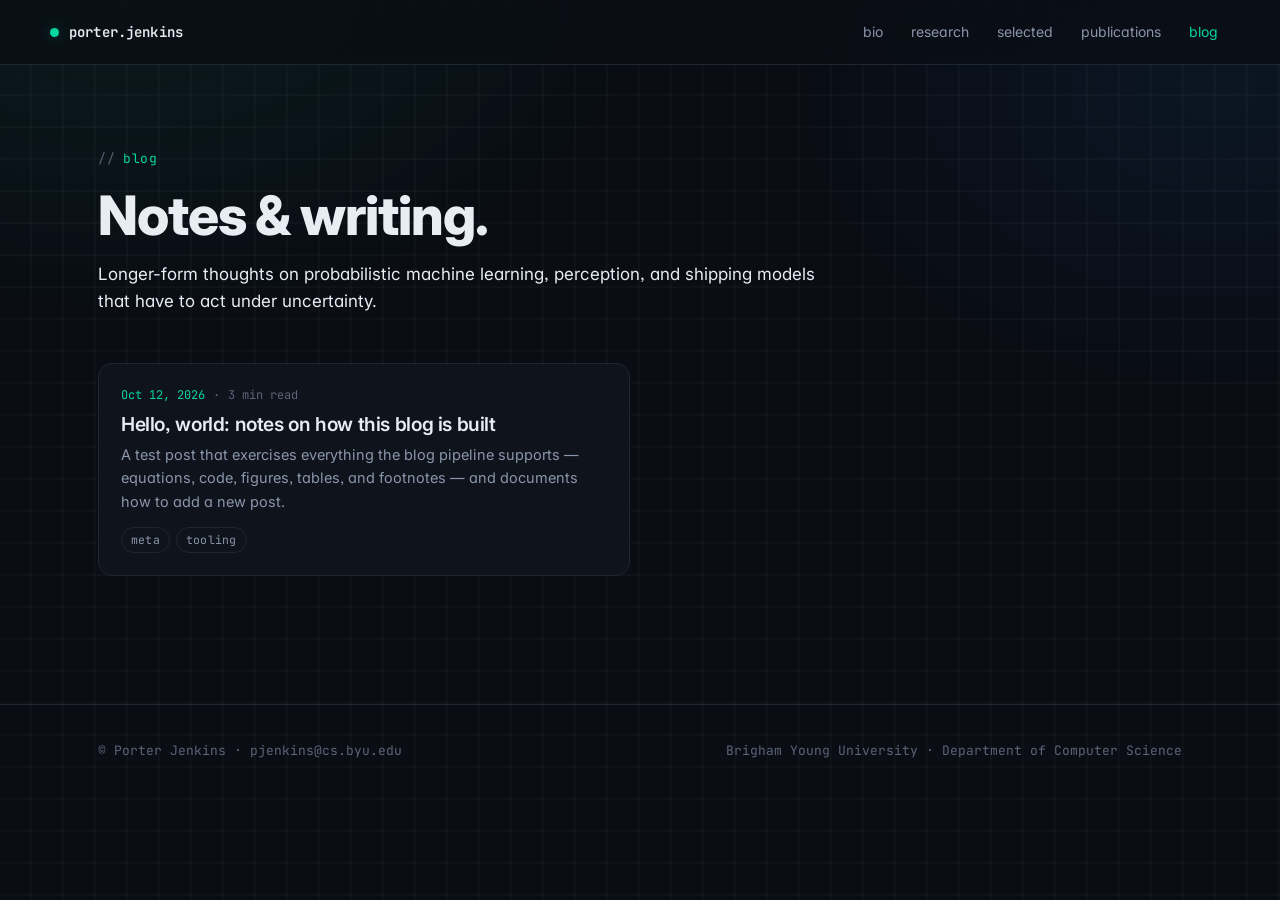
==== blog/index.html @ 85025434 "Add markdown blog with KaTeX, figures, and a test post blog.py renders posts/ into blog/ using Pytho" ====
<!doctype html>
<html lang="en">
<head>
  <meta charset="utf-8" />
  <meta name="viewport" content="width=device-width, initial-scale=1" />
  <title>Blog · Porter Jenkins</title>
  <meta name="description" content="Writing by Porter Jenkins on machine learning, uncertainty, and building systems that act on it." />
  <link rel="canonical" href="https://porterjenkins.com/blog/" />
  <link rel="preconnect" href="https://fonts.googleapis.com" />
  <link rel="preconnect" href="https://fonts.gstatic.com" crossorigin />
  <link href="https://fonts.googleapis.com/css2?family=Inter:wght@400;500;600;700;800&family=JetBrains+Mono:wght@400;500;600&display=swap" rel="stylesheet" />
  <link rel="stylesheet" href="/blog/blog.css" />
  <!-- generated by blog.py; edit posts/ and rebuild -->
</head>
<body>

  <nav class="nav">
    <div class="wrap nav-inner">
      <a class="brand" href="/">
        <span class="brand-dot"></span>
        <span class="brand-text">porter.jenkins</span>
      </a>
      <div class="nav-links">
        <a href="/#bio">bio</a>
        <a href="/#research">research</a>
        <a href="/#selected">selected</a>
        <a href="/#full">publications</a>
        <a href="/blog/" class="active">blog</a>
      </div>
    </div>
  </nav>

  <main class="wrap">
    <header class="listing-header">
      <div class="eyebrow">blog</div>
      <h1>Notes &amp; writing.</h1>
      <p class="lede">Longer-form thoughts on probabilistic machine learning, perception, and shipping models that have to act under uncertainty.</p>
    </header>
    <div class="post-list">
<a class="post-card" href="/blog/hello-world/">
  <div class="post-meta"><time datetime="2026-10-12">Oct 12, 2026</time><span>·</span><span>3 min read</span></div>
  <h3>Hello, world: notes on how this blog is built</h3>
  <p>A test post that exercises everything the blog pipeline supports — equations, code, figures, tables, and footnotes — and documents how to add a new post.</p>
  <div class="tags"><span class="tag">meta</span><span class="tag">tooling</span></div>
</a>
    </div>
  </main>

  <footer>
    <div class="wrap foot">
      <span>© Porter Jenkins · pjenkins@cs.byu.edu</span>
      <span>Brigham Young University · Department of Computer Science</span>
    </div>
  </footer>
</body>
</html>
---- blog/blog.css ----
/* Shared styles for blog pages. Tokens mirror index.html so pages feel like one site. */
:root {
  --bg: #0a0d14;
  --bg-2: #0d111a;
  --surface: #0f131c;
  --surface-2: #131826;
  --surface-hover: #181e2e;
  --border: #1e2533;
  --border-strong: #2a3344;
  --text: #e8ecf3;
  --text-muted: #8a96aa;
  --text-dim: #5b6478;
  --accent: #06d6a0;
  --accent-2: #1e91ff;
  --accent-dim: rgba(6, 214, 160, 0.12);
  --accent-glow: rgba(6, 214, 160, 0.35);
  --warn: #fbbf24;
  --max-w: 1180px;
  --prose-w: 72ch;
  --font-sans: 'Inter', system-ui, -apple-system, BlinkMacSystemFont, 'Segoe UI', sans-serif;
  --font-mono: 'JetBrains Mono', ui-monospace, 'SF Mono', Menlo, monospace;
  --radius: 14px;
  --radius-sm: 8px;
}

* { box-sizing: border-box; }
html { scroll-behavior: smooth; -webkit-text-size-adjust: 100%; }
body {
  margin: 0;
  background: var(--bg);
  color: var(--text);
  font-family: var(--font-sans);
  font-size: 16px;
  line-height: 1.6;
  font-feature-settings: 'cv11', 'ss01', 'ss03';
  -webkit-font-smoothing: antialiased;
  -moz-osx-font-smoothing: grayscale;
  overflow-x: hidden;
}
body::before {
  content: '';
  position: fixed;
  inset: 0;
  pointer-events: none;
  background-image:
    radial-gradient(900px 600px at 10% -5%, rgba(6, 214, 160, 0.08), transparent 60%),
    radial-gradient(700px 500px at 95% 10%, rgba(30, 145, 255, 0.07), transparent 60%),
    linear-gradient(transparent 95%, rgba(255, 255, 255, 0.025) 95%),
    linear-gradient(90deg, transparent 95%, rgba(255, 255, 255, 0.025) 95%);
  background-size: auto, auto, 32px 32px, 32px 32px;
  z-index: 0;
}

a { color: inherit; text-decoration: none; }
a:hover { color: var(--accent); }

.wrap {
  max-width: var(--max-w);
  margin: 0 auto;
  padding: 0 clamp(20px, 4vw, 48px);
  position: relative;
  z-index: 1;
}

/* Nav (same as home) */
.nav {
  position: sticky;
  top: 0;
  z-index: 50;
  backdrop-filter: blur(14px);
  -webkit-backdrop-filter: blur(14px);
  background: rgba(10, 13, 20, 0.72);
  border-bottom: 1px solid var(--border);
}
.nav-inner {
  display: flex;
  justify-content: space-between;
  align-items: center;
  gap: 24px;
  padding: 14px 0;
}
.brand {
  display: inline-flex;
  align-items: center;
  gap: 10px;
  font-family: var(--font-mono);
  font-weight: 600;
  font-size: 14px;
  letter-spacing: 0.01em;
}
.brand-dot {
  width: 9px; height: 9px;
  background: var(--accent);
  border-radius: 50%;
  box-shadow: 0 0 14px var(--accent-glow);
  animation: pulse 2.4s ease-in-out infinite;
}
@keyframes pulse {
  0%, 100% { opacity: 1; transform: scale(1); }
  50% { opacity: 0.55; transform: scale(0.85); }
}
.nav-links { display: flex; gap: 4px; flex-wrap: wrap; }
.nav-links a {
  padding: 7px 12px;
  border-radius: var(--radius-sm);
  font-size: 14px;
  color: var(--text-muted);
  transition: color 0.2s, background 0.2s;
}
.nav-links a:hover { color: var(--text); background: var(--surface-2); }
.nav-links a.active { color: var(--accent); }
@media (max-width: 640px) {
  .nav-links a { padding: 6px 8px; font-size: 13px; }
  .brand .brand-text { display: none; }
}

/* Type */
h1, h2, h3, h4 { letter-spacing: -0.02em; line-height: 1.15; }
h1 { font-size: clamp(2.1rem, 4.6vw, 3.4rem); font-weight: 800; margin: 0 0 14px; }
h2 { font-size: clamp(1.45rem, 2.4vw, 1.9rem); font-weight: 700; margin: 0 0 18px; }
h3 { font-size: 1.15rem; font-weight: 600; margin: 0 0 8px; }
p { color: var(--text-muted); margin: 0 0 16px; }
.lede { font-size: 1.06rem; color: var(--text); max-width: 68ch; }

.eyebrow {
  font-family: var(--font-mono);
  font-size: 13px;
  color: var(--accent);
  letter-spacing: 0.04em;
  margin-bottom: 14px;
  display: inline-flex;
  align-items: center;
  gap: 8px;
}
.eyebrow::before { content: '//'; color: var(--text-dim); }
.eyebrow .sep { color: var(--text-dim); }
.eyebrow time { color: var(--accent); }

.btn {
  display: inline-flex;
  align-items: center;
  gap: 8px;
  padding: 10px 16px;
  border-radius: 10px;
  border: 1px solid var(--border-strong);
  background: var(--surface);
  color: var(--text);
  font-size: 14px;
  font-weight: 500;
  transition: border-color 0.2s, background 0.2s, transform 0.2s, color 0.2s;
}
.btn:hover { border-color: var(--accent); background: var(--surface-2); color: var(--accent); transform: translateY(-1px); }

.tags { display: flex; flex-wrap: wrap; gap: 6px; }
.tag {
  font-family: var(--font-mono);
  font-size: 11.5px;
  letter-spacing: 0.02em;
  padding: 3px 9px;
  border-radius: 999px;
  border: 1px solid var(--border);
  background: var(--surface);
  color: var(--text-muted);
}

/* Listing */
main.wrap { padding-top: clamp(40px, 7vw, 80px); padding-bottom: clamp(48px, 8vw, 96px); }
.listing-header { margin-bottom: clamp(28px, 4vw, 48px); }
.post-list { display: grid; grid-template-columns: repeat(2, minmax(0, 1fr)); gap: 20px; }
@media (max-width: 820px) { .post-list { grid-template-columns: 1fr; } }

.post-card {
  display: block;
  border: 1px solid var(--border);
  border-radius: var(--radius);
  padding: 22px;
  background: var(--surface);
  transition: border-color 0.25s, transform 0.25s, background 0.25s;
  color: var(--text);
}
.post-card:hover { border-color: var(--border-strong); background: var(--surface-2); transform: translateY(-2px); color: var(--text); }
.post-card h3 { color: var(--text); margin: 8px 0 8px; font-size: 1.2rem; }
.post-card:hover h3 { color: var(--accent); }
.post-card p { font-size: 14.5px; margin: 0 0 14px; }
.post-meta {
  display: flex; gap: 8px; align-items: center;
  font-family: var(--font-mono); font-size: 12px; color: var(--text-dim);
}
.post-meta time { color: var(--accent); }
.empty { color: var(--text-dim); font-family: var(--font-mono); font-size: 13px; }

/* Post */
.post { max-width: var(--prose-w); margin: 0 auto; }
.post-header { margin-bottom: 36px; }
.post-header .back {
  display: block;
  width: max-content;
  font-family: var(--font-mono); font-size: 13px; color: var(--text-dim);
  margin-bottom: 22px;
}
.post-header .back:hover { color: var(--accent); }
.post-header h1 { margin-bottom: 12px; }
.post-summary { font-size: 1.12rem; color: var(--text-muted); margin-bottom: 18px; }
.post-footer {
  display: flex; justify-content: space-between; gap: 12px; flex-wrap: wrap;
  margin-top: 56px; padding-top: 28px; border-top: 1px solid var(--border);
}

.toc {
  border: 1px solid var(--border);
  border-radius: var(--radius);
  background: var(--surface);
  padding: 16px 20px;
  margin: 0 0 36px;
  font-size: 14.5px;
}
.toc-label { font-family: var(--font-mono); font-size: 12px; color: var(--text-dim); letter-spacing: 0.04em; margin-bottom: 6px; }
.toc .toc { border: 0; padding: 0; margin: 0; background: none; }
.toc ul { list-style: none; margin: 0; padding: 0; }
.toc ul ul { padding-left: 16px; }
.toc li { margin: 4px 0; }
.toc a { color: var(--text-muted); }
.toc a:hover { color: var(--accent); }

/* Prose */
.prose { font-size: 17px; line-height: 1.75; color: var(--text); }
.prose > * + * { margin-top: 1.1em; }
.prose p { color: var(--text); margin: 0; }
.prose h2 { margin: 2.2em 0 0.6em; padding-top: 0.3em; }
.prose h3 { margin: 1.8em 0 0.5em; font-size: 1.25rem; }
.prose h4 { margin: 1.5em 0 0.4em; font-size: 1.05rem; color: var(--text-muted); }
.prose h2:first-child, .prose h3:first-child { margin-top: 0; }
.prose a { color: var(--accent); border-bottom: 1px solid rgba(6, 214, 160, 0.28); transition: border-color 0.2s; }
.prose a:hover { border-bottom-color: var(--accent); }
.prose .headerlink {
  margin-left: 0.4em; color: var(--text-dim); border: 0; font-weight: 400;
  opacity: 0; transition: opacity 0.15s;
}
.prose h2:hover .headerlink, .prose h3:hover .headerlink, .prose h4:hover .headerlink { opacity: 1; }
.prose strong { color: var(--text); font-weight: 600; }
.prose em { color: var(--text); }
.prose ul, .prose ol { padding-left: 1.4em; color: var(--text); }
.prose li { margin: 0.35em 0; }
.prose li::marker { color: var(--text-dim); }
.prose hr { border: 0; border-top: 1px solid var(--border); margin: 2.4em 0; }

.prose blockquote {
  margin: 0; padding: 4px 0 4px 20px;
  border-left: 3px solid var(--accent);
  color: var(--text-muted);
}
.prose blockquote p { color: inherit; }

.prose code {
  font-family: var(--font-mono);
  font-size: 0.86em;
  background: var(--surface-2);
  border: 1px solid var(--border);
  border-radius: 6px;
  padding: 0.12em 0.4em;
  color: var(--text);
}
.prose pre {
  margin: 0;
  padding: 16px 18px;
  overflow-x: auto;
  border: 1px solid var(--border);
  border-radius: var(--radius-sm);
  background: var(--surface);
  font-size: 13.5px;
  line-height: 1.6;
}
.prose pre code { background: none; border: 0; padding: 0; font-size: inherit; color: inherit; }
.prose .highlight { position: relative; }

.prose table {
  width: 100%;
  border-collapse: collapse;
  font-size: 15px;
  border: 1px solid var(--border);
  border-radius: var(--radius-sm);
  overflow: hidden;
}
.prose th, .prose td { padding: 10px 12px; text-align: left; border-bottom: 1px solid var(--border); vertical-align: top; }
.prose th { background: var(--surface-2); font-family: var(--font-mono); font-size: 12.5px; font-weight: 600; color: var(--text-muted); letter-spacing: 0.02em; }
.prose tr:last-child td { border-bottom: 0; }
.prose tbody tr:hover td { background: var(--surface); }

.prose figure { margin: 1.6em 0; }
.prose figure img, .prose img {
  display: block;
  max-width: 100%;
  height: auto;
  margin: 0 auto;
  border-radius: var(--radius-sm);
  border: 1px solid var(--border);
  background: var(--surface);
}
.prose figcaption {
  margin-top: 10px;
  text-align: center;
  font-family: var(--font-mono);
  font-size: 12.5px;
  color: var(--text-dim);
}

/* Math (KaTeX) */
.prose .arithmatex { color: var(--text); }
.prose div.arithmatex { overflow-x: auto; overflow-y: hidden; padding: 6px 0; }
.prose .katex-display { margin: 0.4em 0; }
.prose .katex { font-size: 1.06em; }

/* Footnotes */
.prose .footnote { margin-top: 2.5em; font-size: 14.5px; color: var(--text-muted); }
.prose .footnote hr { margin: 0 0 1em; }
.prose .footnote ol { padding-left: 1.2em; }
.prose .footnote p { color: inherit; display: inline; }
.prose .footnote-ref, .prose .footnote-backref { border: 0; font-family: var(--font-mono); font-size: 0.8em; }
.prose sup { line-height: 0; }

/* Definition lists */
.prose dt { font-weight: 600; color: var(--text); margin-top: 0.8em; }
.prose dd { margin: 0.2em 0 0 1.2em; color: var(--text-muted); }

/* Syntax highlighting (Pygments classes), tuned to the dark palette */
.highlight .c, .highlight .ch, .highlight .cm, .highlight .c1, .highlight .cs, .highlight .cp, .highlight .cpf { color: #5b6478; font-style: italic; }
.highlight .k, .highlight .kc, .highlight .kd, .highlight .kn, .highlight .kp, .highlight .kr, .highlight .kt, .highlight .ow { color: #c792ea; }
.highlight .n, .highlight .nx, .highlight .p, .highlight .w { color: #e8ecf3; }
.highlight .nb, .highlight .bp { color: #82aaff; }
.highlight .nf, .highlight .fm, .highlight .nc, .highlight .nn { color: #82aaff; }
.highlight .nd { color: #ffcb6b; }
.highlight .na, .highlight .nt { color: #f78c6c; }
.highlight .nv, .highlight .vc, .highlight .vg, .highlight .vi, .highlight .vm { color: #e8ecf3; }
.highlight .o { color: #89ddff; }
.highlight .s, .highlight .sa, .highlight .sb, .highlight .sc, .highlight .dl, .highlight .sd, .highlight .s2, .highlight .se, .highlight .sh, .highlight .si, .highlight .sx, .highlight .sr, .highlight .s1, .highlight .ss { color: #06d6a0; }
.highlight .m, .highlight .mb, .highlight .mf, .highlight .mh, .highlight .mi, .highlight .il, .highlight .mo { color: #f78c6c; }
.highlight .err { color: #ff5370; }
.highlight .gd { color: #ff5370; }
.highlight .gi { color: #06d6a0; }
.highlight .gh, .highlight .gu { color: #82aaff; font-weight: 600; }
.highlight .ge { font-style: italic; }
.highlight .gs { font-weight: 600; }

/* Footer (same as home) */
footer {
  border-top: 1px solid var(--border);
  padding: 36px 0 56px;
  margin-top: 32px;
}
.foot {
  display: flex;
  justify-content: space-between;
  align-items: center;
  gap: 20px;
  flex-wrap: wrap;
  font-family: var(--font-mono);
  font-size: 13px;
  color: var(--text-dim);
}

::selection { background: var(--accent-dim); color: var(--text); }
::-webkit-scrollbar { width: 10px; height: 10px; }
::-webkit-scrollbar-track { background: var(--bg); }
::-webkit-scrollbar-thumb { background: var(--border-strong); border-radius: 10px; }

@media (prefers-reduced-motion: reduce) {
  .brand-dot { animation: none; }
  html { scroll-behavior: auto; }
}
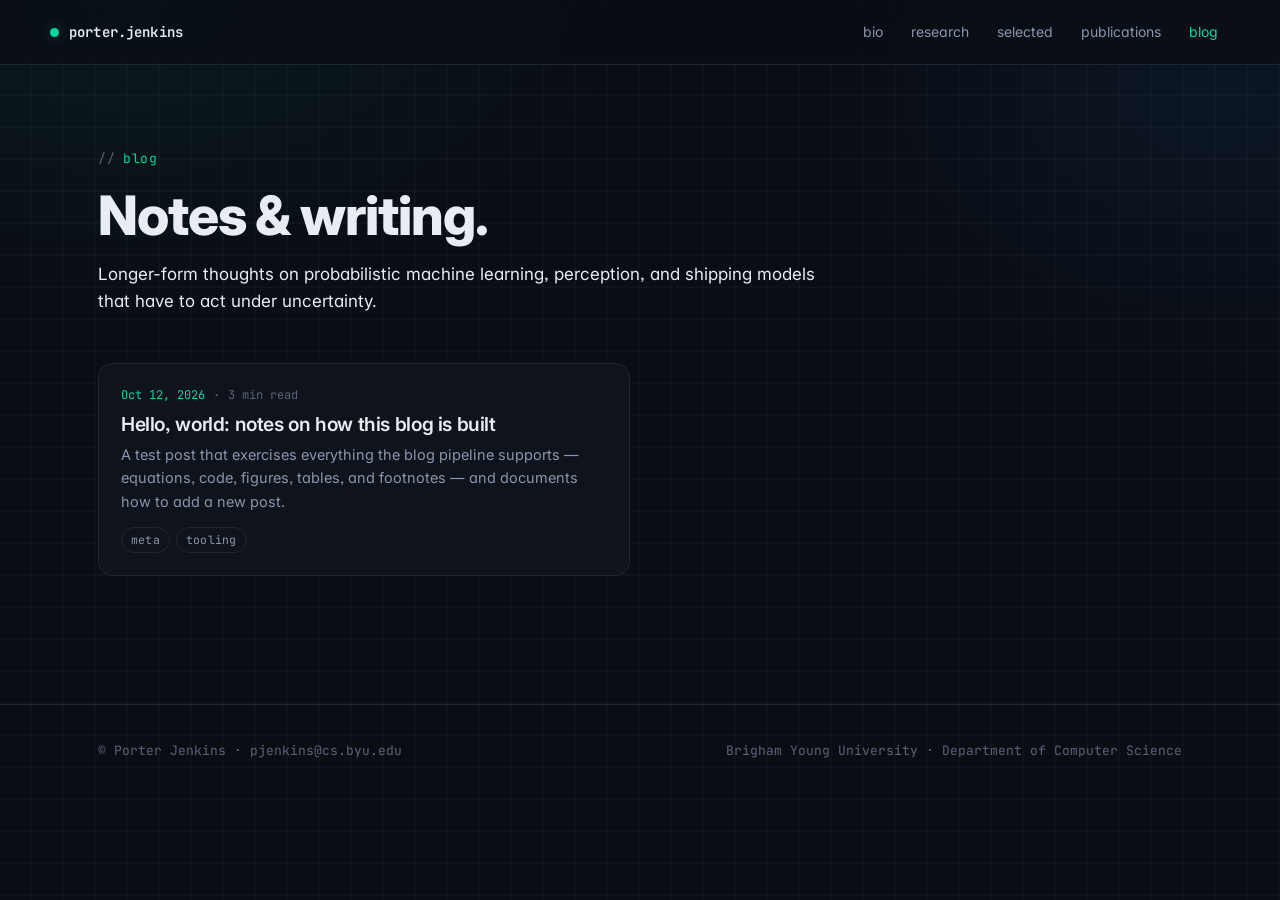
==== commit 43711f2e: "Blog: use relative paths so pages render from file://, add serve command Co-Authored-By: Claude Fabl" ====
--- a/blog/index.html
+++ b/blog/index.html
@@ -9,23 +9,23 @@
   <link rel="preconnect" href="https://fonts.googleapis.com" />
   <link rel="preconnect" href="https://fonts.gstatic.com" crossorigin />
   <link href="https://fonts.googleapis.com/css2?family=Inter:wght@400;500;600;700;800&family=JetBrains+Mono:wght@400;500;600&display=swap" rel="stylesheet" />
-  <link rel="stylesheet" href="/blog/blog.css" />
+  <link rel="stylesheet" href="blog.css" />
   <!-- generated by blog.py; edit posts/ and rebuild -->
 </head>
 <body>
 
   <nav class="nav">
     <div class="wrap nav-inner">
-      <a class="brand" href="/">
+      <a class="brand" href="../">
         <span class="brand-dot"></span>
         <span class="brand-text">porter.jenkins</span>
       </a>
       <div class="nav-links">
-        <a href="/#bio">bio</a>
-        <a href="/#research">research</a>
-        <a href="/#selected">selected</a>
-        <a href="/#full">publications</a>
-        <a href="/blog/" class="active">blog</a>
+        <a href="../#bio">bio</a>
+        <a href="../#research">research</a>
+        <a href="../#selected">selected</a>
+        <a href="../#full">publications</a>
+        <a href="./" class="active">blog</a>
       </div>
     </div>
   </nav>
@@ -37,7 +37,7 @@
       <p class="lede">Longer-form thoughts on probabilistic machine learning, perception, and shipping models that have to act under uncertainty.</p>
     </header>
     <div class="post-list">
-<a class="post-card" href="/blog/hello-world/">
+<a class="post-card" href="hello-world/">
   <div class="post-meta"><time datetime="2026-10-12">Oct 12, 2026</time><span>·</span><span>3 min read</span></div>
   <h3>Hello, world: notes on how this blog is built</h3>
   <p>A test post that exercises everything the blog pipeline supports — equations, code, figures, tables, and footnotes — and documents how to add a new post.</p>
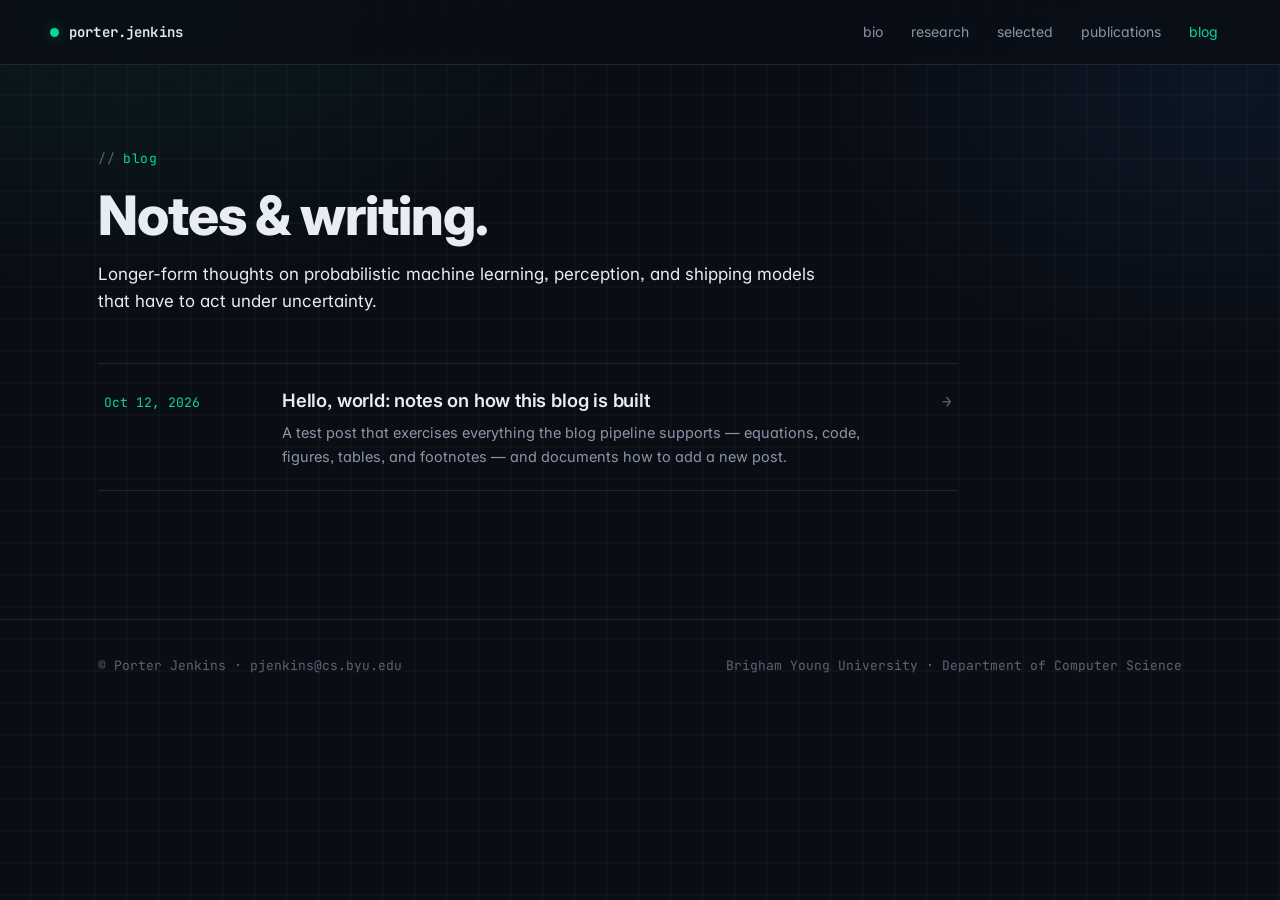
==== commit 95fa47f0: "Blog: link to index.html explicitly, restyle index as a dated list Co-Authored-By: Claude Fable 5.1 " ====
--- a/blog/index.html
+++ b/blog/index.html
@@ -16,16 +16,16 @@
 
   <nav class="nav">
     <div class="wrap nav-inner">
-      <a class="brand" href="../">
+      <a class="brand" href="../index.html">
         <span class="brand-dot"></span>
         <span class="brand-text">porter.jenkins</span>
       </a>
       <div class="nav-links">
-        <a href="../#bio">bio</a>
-        <a href="../#research">research</a>
-        <a href="../#selected">selected</a>
-        <a href="../#full">publications</a>
-        <a href="./" class="active">blog</a>
+        <a href="../index.html#bio">bio</a>
+        <a href="../index.html#research">research</a>
+        <a href="../index.html#selected">selected</a>
+        <a href="../index.html#full">publications</a>
+        <a href="index.html" class="active">blog</a>
       </div>
     </div>
   </nav>
@@ -37,11 +37,10 @@
       <p class="lede">Longer-form thoughts on probabilistic machine learning, perception, and shipping models that have to act under uncertainty.</p>
     </header>
     <div class="post-list">
-<a class="post-card" href="hello-world/">
-  <div class="post-meta"><time datetime="2026-10-12">Oct 12, 2026</time><span>·</span><span>3 min read</span></div>
-  <h3>Hello, world: notes on how this blog is built</h3>
-  <p>A test post that exercises everything the blog pipeline supports — equations, code, figures, tables, and footnotes — and documents how to add a new post.</p>
-  <div class="tags"><span class="tag">meta</span><span class="tag">tooling</span></div>
+<a class="post-row" href="hello-world/index.html">
+  <time class="post-date" datetime="2026-10-12">Oct 12, 2026</time>
+  <span class="post-row-body"><span class="post-title">Hello, world: notes on how this blog is built</span><p>A test post that exercises everything the blog pipeline supports — equations, code, figures, tables, and footnotes — and documents how to add a new post.</p></span>
+  <span class="post-arrow" aria-hidden="true">→</span>
 </a>
     </div>
   </main>
--- a/blog/blog.css
+++ b/blog/blog.css
@@ -166,8 +166,29 @@
 /* Listing */
 main.wrap { padding-top: clamp(40px, 7vw, 80px); padding-bottom: clamp(48px, 8vw, 96px); }
 .listing-header { margin-bottom: clamp(28px, 4vw, 48px); }
-.post-list { display: grid; grid-template-columns: repeat(2, minmax(0, 1fr)); gap: 20px; }
-@media (max-width: 820px) { .post-list { grid-template-columns: 1fr; } }
+.post-list { display: flex; flex-direction: column; border-top: 1px solid var(--border); max-width: 860px; }
+.post-row {
+  display: grid;
+  grid-template-columns: 150px minmax(0, 1fr) auto;
+  gap: 28px;
+  align-items: baseline;
+  padding: 22px 6px;
+  border-bottom: 1px solid var(--border);
+  color: var(--text);
+  transition: background 0.2s;
+}
+.post-row:hover { background: var(--surface); color: var(--text); }
+.post-date { font-family: var(--font-mono); font-size: 13px; color: var(--accent); white-space: nowrap; }
+.post-row-body { display: block; min-width: 0; }
+.post-title { display: block; font-size: 1.15rem; font-weight: 600; letter-spacing: -0.01em; transition: color 0.2s; }
+.post-row:hover .post-title { color: var(--accent); }
+.post-row p { font-size: 14.5px; margin: 6px 0 0; }
+.post-arrow { color: var(--text-dim); font-family: var(--font-mono); transition: color 0.2s, transform 0.2s; }
+.post-row:hover .post-arrow { color: var(--accent); transform: translateX(3px); }
+@media (max-width: 640px) {
+  .post-row { grid-template-columns: 1fr; gap: 6px; }
+  .post-arrow { display: none; }
+}
 
 .post-card {
   display: block;
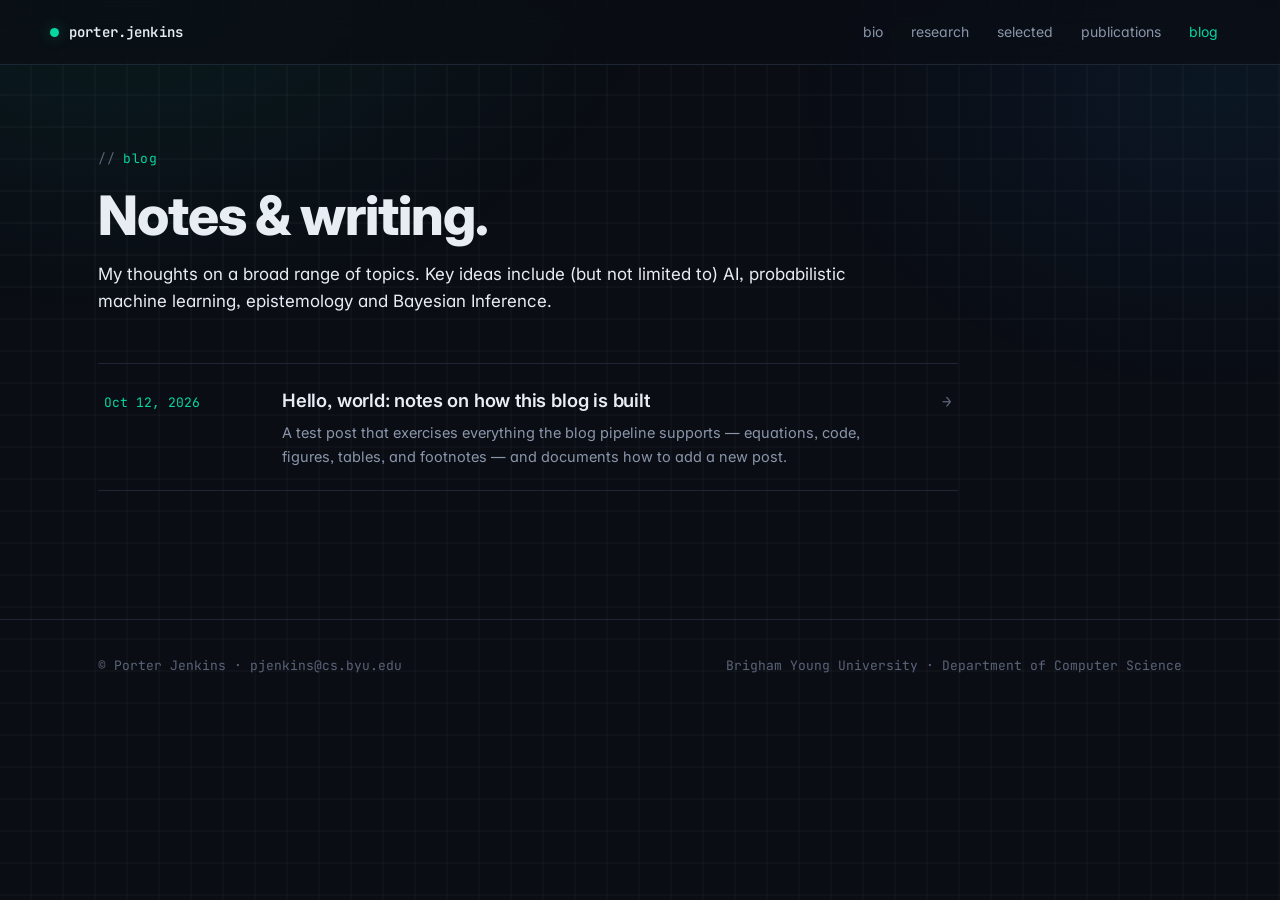
==== commit 0e530bea: "Update blog tagline copy Co-Authored-By: Claude Fable 5.1 <noreply@anthropic.com>" ====
--- a/blog/index.html
+++ b/blog/index.html
@@ -4,7 +4,7 @@
   <meta charset="utf-8" />
   <meta name="viewport" content="width=device-width, initial-scale=1" />
   <title>Blog · Porter Jenkins</title>
-  <meta name="description" content="Writing by Porter Jenkins on machine learning, uncertainty, and building systems that act on it." />
+  <meta name="description" content="Porter Jenkins&#39;s thoughts on AI, probabilistic machine learning, epistemology, and Bayesian inference." />
   <link rel="canonical" href="https://porterjenkins.com/blog/" />
   <link rel="preconnect" href="https://fonts.googleapis.com" />
   <link rel="preconnect" href="https://fonts.gstatic.com" crossorigin />
@@ -34,7 +34,7 @@
     <header class="listing-header">
       <div class="eyebrow">blog</div>
       <h1>Notes &amp; writing.</h1>
-      <p class="lede">Longer-form thoughts on probabilistic machine learning, perception, and shipping models that have to act under uncertainty.</p>
+      <p class="lede">My thoughts on a broad range of topics. Key ideas include (but not limited to) AI, probabilistic machine learning, epistemology and Bayesian Inference.</p>
     </header>
     <div class="post-list">
 <a class="post-row" href="hello-world/index.html">
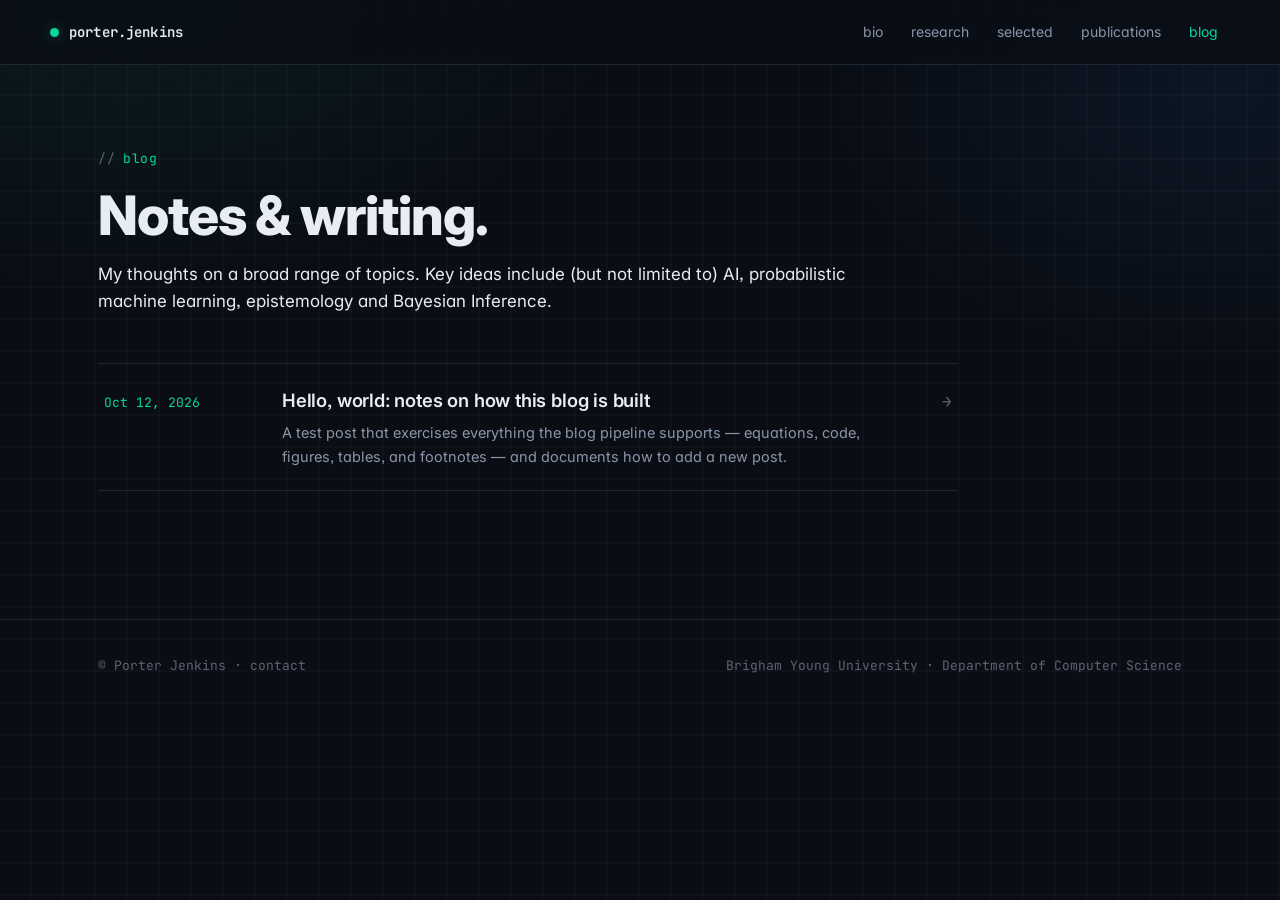
==== commit 33effdff: "Replace email button with a Contact dialog gated by a human check The address is no longer in the pa" ====
--- a/blog/index.html
+++ b/blog/index.html
@@ -47,7 +47,7 @@
 
   <footer>
     <div class="wrap foot">
-      <span>© Porter Jenkins · pjenkins@cs.byu.edu</span>
+      <span>© Porter Jenkins · <a href="../index.html#contact">contact</a></span>
       <span>Brigham Young University · Department of Computer Science</span>
     </div>
   </footer>
